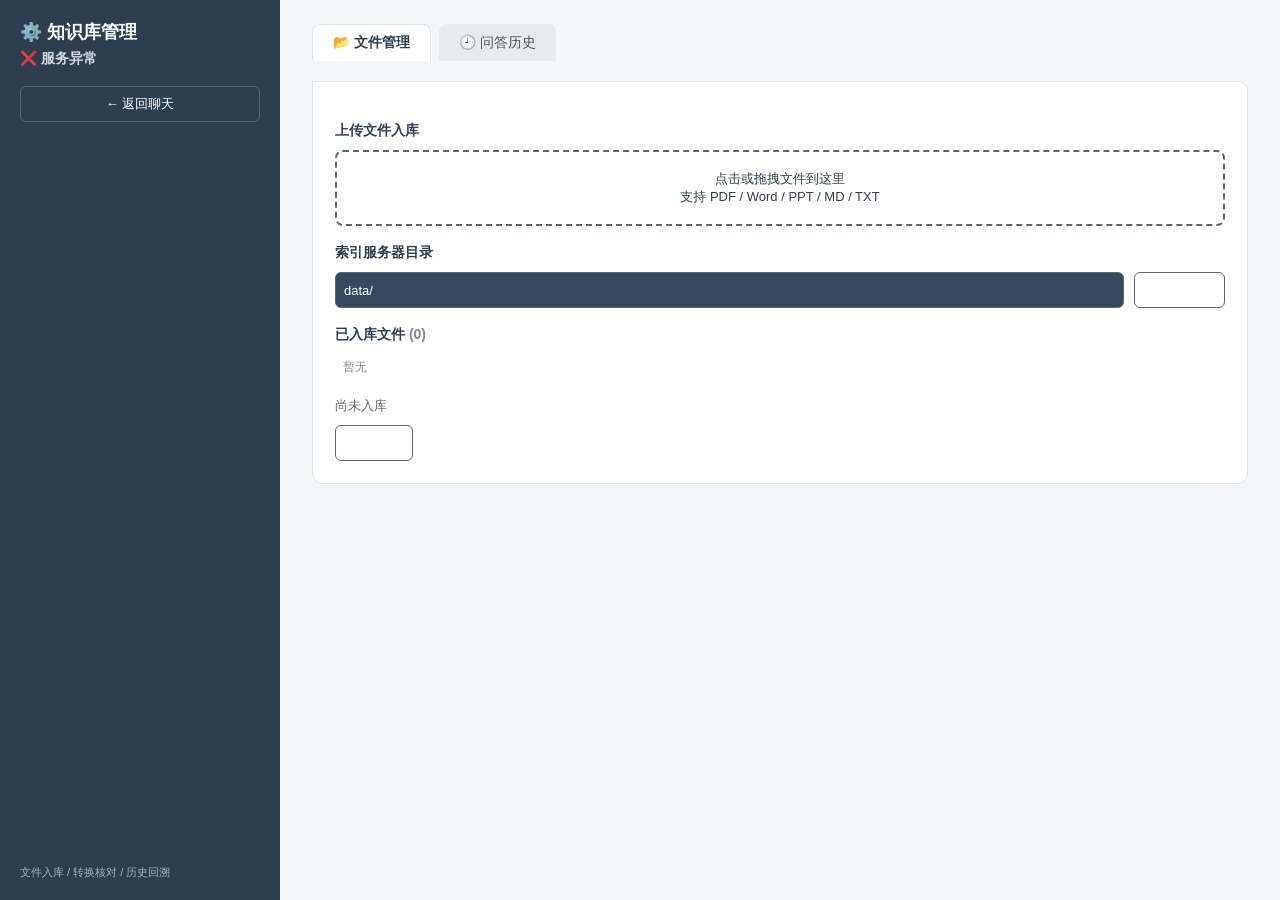
==== static/manage.html @ b35d2c77 "更新spec" ====
<!DOCTYPE html>
<html lang="zh-CN">
<head>
<meta charset="UTF-8">
<title>知识库管理</title>
<link rel="stylesheet" href="/static/style.css">
</head>
<body>
<aside id="sidebar">
  <div>
    <h1>⚙️ 知识库管理</h1>
    <h2 id="status">未连接</h2>
  </div>
  <a class="btn ghost" href="/" style="text-align:center;text-decoration:none">← 返回聊天</a>
  <div style="margin-top:auto;font-size:11px;opacity:.6">
    文件入库 / 转换核对 / 历史回溯
  </div>
</aside>

<section id="main">
  <div id="content">
    <div class="tabs">
      <button class="tab active" data-tab="files">📂 文件管理</button>
      <button class="tab" data-tab="history">🕘 问答历史</button>
    </div>

    <!-- ============ Tab 1: 文件管理 ============ -->
    <div class="panel active" id="panel-files">
      <div class="notice" id="mineruNotice" style="display:none">
        MinerU 未启用(MINERU_ENABLED=false):PDF/DOCX/PPTX 走 UnstructuredReader 兜底,
        无转换产物可核对。如需人工检查转换质量,请在 .env 开启后重新上传。
      </div>

      <h3>上传文件入库</h3>
      <div class="drop" id="drop">点击或拖拽文件到这里<br>支持 PDF / Word / PPT / MD / TXT</div>
      <input type="file" id="file" multiple hidden accept=".pdf,.docx,.pptx,.md,.markdown,.txt">

      <h3>索引服务器目录</h3>
      <div style="display:flex;gap:10px">
        <input type="text" id="dirpath" placeholder="例如 data/ 或 /abs/path" value="data/" style="flex:1;color:#fff">
        <button class="btn ghost" id="btnDir">扫描并入库</button>
      </div>

      <h3>已入库文件 <span id="fileCount" style="opacity:.6">(0)</span></h3>
      <ul class="file-list" id="fileList"><li style="opacity:.6;background:transparent">暂无</li></ul>
      <div class="stat" id="stats">尚未入库</div>
      <button class="btn ghost" id="btnRefresh" style="margin-top:10px">刷新列表</button>
    </div>

    <!-- ============ Tab 2: 问答历史 ============ -->
    <div class="panel" id="panel-history">
      <div class="history-wrap">
        <div class="history-sessions">
          <h3>会话</h3>
          <ul class="session-list" id="histSessions"></ul>
        </div>
        <div class="history-msgs">
          <h3 id="histTitle">对话记录</h3>
          <div id="histMsgs"><div class="empty-hint">选择左侧会话查看对话记录</div></div>
        </div>
      </div>
    </div>
  </div>
</section>

<!-- 转换产物弹层 -->
<div class="md-overlay" id="mdOverlay">
  <div class="md-box">
    <header>
      <span id="mdTitle">转换产物</span>
      <button class="close" id="mdClose">✕</button>
    </header>
    <pre id="mdContent" style="display:none"></pre>
      <div id="mdRender" class="md-render" style="display:none"></div>
  </div>
</div>

<div class="toast" id="toast"></div>

<script src="/static/app.js"></script>
<script>
const $ = id => document.getElementById(id);

// ---------- Tab 切换 ----------
document.querySelectorAll(".tab").forEach(t => t.onclick = () => {
  document.querySelectorAll(".tab").forEach(x => x.classList.toggle("active", x === t));
  document.querySelectorAll(".panel").forEach(p =>
    p.classList.toggle("active", p.id === "panel-" + t.dataset.tab));
  if (t.dataset.tab === "history") refreshHistSessions();
});

// ---------- 上传入库(自首页搬移) ----------
const drop = $("drop"), fileInput = $("file");
drop.onclick = () => fileInput.click();
drop.ondragover = e => { e.preventDefault(); drop.classList.add("drag"); };
drop.ondragleave = () => drop.classList.remove("drag");
drop.ondrop = e => {
  e.preventDefault(); drop.classList.remove("drag");
  const files = e.dataTransfer ? e.dataTransfer.files : e.target.files;
  if (files && files.length) uploadFiles(files);
};
fileInput.onchange = e => { if (e.target.files.length) uploadFiles(e.target.files); };

async function uploadFiles(files) {
  const fd = new FormData();
  for (const f of files) fd.append("files", f);
  showToast("上传并入库中...");
  try {
    const r = await fetch("/upload/files", { method: "POST", body: fd });
    const data = await r.json();
    if (!r.ok) throw new Error(data.detail || "上传失败");
    const skip = (data.skipped_files || []).length;
    showToast(skip > 0
      ? `新入库 ${data.chunks_ingested} 个片段,跳过 ${skip} 个重复文件`
      : `入库 ${data.chunks_ingested} 个片段,共 ${data.total_entities} 条`);
    refreshFiles();
  } catch (e) { showToast(e.message, true); }
}

$("btnDir").onclick = async () => {
  const path = $("dirpath").value.trim();
  if (!path) return showToast("请填路径", true);
  showToast("扫描目录并入库...");
  try {
    const r = await fetch("/upload/dir", {
      method: "POST", headers: { "Content-Type": "application/json" },
      body: JSON.stringify({ path }),
    });
    const data = await r.json();
    if (!r.ok) throw new Error(data.detail || "失败");
    const skip = (data.skipped_files || []).length;
    showToast(skip > 0
      ? `新入库 ${data.chunks_ingested} 个片段,跳过 ${skip} 个已存在文件`
      : `从 ${data.ingested_from} 入库 ${data.chunks_ingested} 个片段`);
    refreshFiles();
  } catch (e) { showToast(e.message, true); }
};

// ---------- 已入库文件列表(name/chunks/has_converted) ----------
async function refreshFiles() {
  try {
    const r = await fetch("/upload/files");
    const data = await r.json();
    $("mineruNotice").style.display = data.mineru_enabled ? "none" : "block";
    const ul = $("fileList");
    $("fileCount").textContent = `(${data.file_count})`;
    $("stats").textContent = `共 ${data.total_chunks} 条向量 / ${data.file_count} 文件`;
    if (!data.files.length) {
      ul.innerHTML = '<li style="opacity:.6;background:transparent">暂无</li>';
      return;
    }
    ul.innerHTML = "";
    for (const f of data.files) {
      const li = document.createElement("li");
      li.innerHTML =
        `<span class="name" title="${escapeHtml(f.name)}">📄 ${escapeHtml(f.name)}</span>` +
        `<span class="chunks">${f.chunks}</span>` +
        (f.has_converted ? `<span class="view-md" data-name="${escapeHtml(f.name)}">查看转换MD</span>` : "");
      ul.appendChild(li);
    }
  } catch (e) { /* ignore */ }
}

// ---------- 转换产物弹层 ----------
// 把 md 文本里 `![alt](images/X)` 替换成 <img src="/converted/<name>/images/X">,
// 其余文本保留(不做完整 markdown 渲染,够看 + 看图就够)。
function renderMdWithImages(md, name) {
  // 先 escape(防止后端 md 里含 < > 破坏 HTML),再插入 img 标签
  let html = escapeHtml(md);
  html = html.replace(
    /!\[([^\]]*)\]\(images\/([^)]+)\)/g,
    (_, alt, file) => `<img class="md-img" src="/converted/${encodeURIComponent(name)}/images/${file}" alt="${alt}">`
  );
  return html;
}

$("fileList").onclick = async e => {
  const el = e.target.closest(".view-md");
  if (!el) return;
  try {
    const r = await fetch(`/upload/converted/${encodeURIComponent(el.dataset.name)}`);
    const d = await r.json();
    if (!r.ok) throw new Error(d.detail || "读取失败");
    // stem = 原文件名去后缀,即产物文件夹名 / 图片 URL 前缀
    const baseName = el.dataset.name.replace(/\.[^.]+$/, "");
    $("mdTitle").textContent = `转换产物:${d.name}`;
    $("mdRender").innerHTML = renderMdWithImages(d.content, baseName);
    $("mdRender").style.display = "block";
    $("mdContent").style.display = "none";
    $("mdOverlay").classList.add("show");
  } catch (err) { showToast(err.message, true); }
};
$("mdClose").onclick = () => $("mdOverlay").classList.remove("show");
$("mdOverlay").onclick = e => { if (e.target === e.currentTarget) $("mdOverlay").classList.remove("show"); };

// ---------- 问答历史 tab ----------
let histCurrentId = null;

async function refreshHistSessions(selectId = null) {
  try {
    const sessions = await SessionsAPI.list();
    const ul = $("histSessions");
    if (!sessions.length) {
      ul.innerHTML = '<li class="empty">暂无会话,去首页提问后这里会出现记录</li>';
      return;
    }
    ul.innerHTML = "";
    for (const s of sessions) {
      const li = document.createElement("li");
      if (s.id === (selectId || histCurrentId)) li.classList.add("active");
      li.innerHTML = `<span class="title" title="${escapeHtml(s.title)}">${escapeHtml(s.title)}</span>` +
                     `<span class="del">✕</span>`;
      li.onclick = async e => {
        if (e.target.classList.contains("del")) {
          if (!confirm("删除该会话及其全部对话记录?")) return;
          await SessionsAPI.remove(s.id).catch(err => showToast(err.message, true));
          if (s.id === histCurrentId) { histCurrentId = null; $("histMsgs").innerHTML = '<div class="empty-hint">选择左侧会话查看对话记录</div>'; }
          refreshHistSessions();
          return;
        }
        histCurrentId = s.id;
        await renderHistMessages(s.id);
        refreshHistSessions(s.id);
      };
      ul.appendChild(li);
    }
    if (!selectId && !histCurrentId && sessions.length) {
      histCurrentId = sessions[0].id;
      await renderHistMessages(sessions[0].id);
      refreshHistSessions(sessions[0].id);
    }
  } catch (e) { showToast(e.message, true); }
}

async function renderHistMessages(sessionId) {
  try {
    const msgs = await SessionsAPI.messages(sessionId);
    const box = $("histMsgs");
    $("histTitle").textContent = `对话记录(${msgs.length} 条)`;
    if (!msgs.length) {
      box.innerHTML = '<div class="empty-hint">该会话暂无对话记录</div>';
      return;
    }
    // 按问答对分组:user 提问 + 对应 assistant 回答合成一条,来源/meta 折叠可展开
    let html = "";
    for (let i = 0; i < msgs.length; i++) {
      const m = msgs[i];
      if (m.role === "user") {
        html += `<div class="hist-item"><div class="q">❓ ${escapeHtml(m.content)}</div>`;
        const a = msgs[i + 1] && msgs[i + 1].role === "assistant" ? msgs[i + 1] : null;
        if (a) {
          html += `<div class="a">${renderChatImages(escapeHtml(a.content))}</div>`;
          if (a.sources && a.sources.length) {
            let src = "<b>📎 参考来源</b>";
            for (const s of a.sources) {
              src += `<div class="src">[#${s.index}] <b>${escapeHtml(s.source)}</b> ` +
                     `<span style="float:right;color:#888">score=${s.score}</span><br>` +
                     `<span style="color:#555">${escapeHtml(String(s.content).slice(0, 200))}…</span></div>`;
            }
            html += `<details><summary>展开来源与详情</summary><div class="sources">${src}</div>${metaHtml(a.meta)}</details>`;
          }
          i++;
        }
        html += `</div>`;
      }
    }
    box.innerHTML = html;
  } catch (e) { showToast(e.message, true); }
}

// ---------- 启动 ----------
fetch("/docs").then(r => $("status").textContent = r.ok ? "✅ 服务正常" : "❌ 服务异常");
refreshFiles();
</script>
</body>
</html>
---- static/style.css ----
/* 共享样式 —— index.html(聊天)与 manage.html(管理页)两页共用 */
* { box-sizing: border-box; margin: 0; padding: 0; }
body { font-family: -apple-system, "PingFang SC", "Microsoft YaHei", sans-serif;
       background: #f5f6f8; color: #2c3e50; height: 100vh; display: flex; }

/* ---------- 侧边栏 ---------- */
#sidebar { width: 280px; background: #2c3e50; color: #fff; padding: 20px;
           display: flex; flex-direction: column; gap: 18px; overflow-y: auto; }
#sidebar h1 { font-size: 18px; }
#sidebar h2 { font-size: 14px; opacity: .8; margin-top: 6px; }

/* ---------- 通用控件 ---------- */
.btn { background: #3498db; color: #fff; border: 0; padding: 8px 12px;
       border-radius: 6px; cursor: pointer; font-size: 13px; }
.btn:hover { background: #2980b9; }
.btn.ghost { background: transparent; border: 1px solid #576574; }
.btn.danger { background: transparent; border: 1px solid #576574; color: #e74c3c; }
.btn.danger:hover { border-color: #e74c3c; }
input[type=text] { background: #34495e; color: #fff; border: 1px solid #576574;
                   padding: 8px; border-radius: 6px; font-size: 13px; }

/* ---------- 上传区(管理页) ---------- */
.drop { border: 2px dashed #576574; border-radius: 8px; padding: 18px;
        text-align: center; cursor: pointer; transition: .2s; font-size: 13px; }
.drop:hover, .drop.drag { background: #34495e; border-color: #fff; }

/* ---------- 文件列表(管理页) ---------- */
.file-list { list-style: none; font-size: 12px; max-height: 320px; overflow-y: auto; }
.file-list li { display: flex; justify-content: space-between; align-items: center; padding: 5px 8px;
                background: #34495e; border-radius: 4px; margin-bottom: 4px;
                word-break: break-all; }
.file-list .name { flex: 1; overflow: hidden; text-overflow: ellipsis;
                   white-space: nowrap; }
.file-list .chunks { color: #95a5a6; font-size: 11px; margin-left: 6px; flex-shrink: 0; }
.file-list .view-md { color: #3498db; cursor: pointer; flex-shrink: 0; margin-left: 8px;
                      font-size: 11px; text-decoration: underline; }
.file-list .view-md:hover { color: #5dade2; }

/* ---------- 会话列表(首页) ---------- */
.session-list { list-style: none; font-size: 12px; max-height: 320px; overflow-y: auto; }
.session-list li { display: flex; justify-content: space-between; align-items: center;
                   padding: 7px 9px; background: #34495e; border-radius: 4px;
                   margin-bottom: 4px; cursor: pointer; transition: .15s; }
.session-list li:hover { background: #3d5567; }
.session-list li.active { background: #3498db; }
.session-list .title { flex: 1; overflow: hidden; text-overflow: ellipsis; white-space: nowrap; }
.session-list .del { color: #95a5a6; cursor: pointer; flex-shrink: 0; padding: 0 3px; }
.session-list .del:hover { color: #e74c3c; }
.session-list .empty { opacity: .6; background: transparent; cursor: default; }

/* ---------- 聊天区 ---------- */
#main { flex: 1; display: flex; flex-direction: column; }
#chat { flex: 1; padding: 20px; overflow-y: auto; }
.msg { max-width: 80%; padding: 12px 14px; border-radius: 10px; margin-bottom: 14px;
       line-height: 1.6; white-space: pre-wrap; word-break: break-word; }
.msg .chat-img, .hist-item .chat-img { max-width: 100%; height: auto; display: block;
       margin: 8px 0; border-radius: 8px; }
.user { background: #3498db; color: #fff; margin-left: auto; }
.bot  { background: #fff; border: 1px solid #e1e4e8; }
.sources { margin-top: 10px; padding-top: 10px; border-top: 1px dashed #ccd; font-size: 12px; }
.src { background: #f8f9fa; border-left: 3px solid #3498db; padding: 6px 10px;
       margin: 6px 0; border-radius: 4px; }
.meta { color: #888; font-size: 11px; margin-top: 6px; }

/* ---------- 输入栏(首页) ---------- */
#input-bar { padding: 14px 20px; background: #fff; border-top: 1px solid #e1e4e8;
             display: flex; gap: 10px; }
#q { flex: 1; padding: 10px; border: 1px solid #ccd; border-radius: 8px;
     font-size: 14px; outline: none; }
#send { background: #2ecc71; color: #fff; border: 0; padding: 10px 22px;
        border-radius: 8px; cursor: pointer; font-size: 14px; }
#send:disabled { background: #95a5a6; cursor: not-allowed; }

/* ---------- 管理页 ---------- */
#content { flex: 1; padding: 24px 32px; overflow-y: auto; }
.tabs { display: flex; gap: 8px; margin-bottom: 20px; }
.tab { padding: 9px 20px; background: #e8eaed; border: 0; border-radius: 8px 8px 0 0;
       cursor: pointer; font-size: 14px; color: #555; }
.tab.active { background: #fff; color: #2c3e50; font-weight: 600;
              border: 1px solid #e1e4e8; border-bottom: 0; }
.panel { display: none; background: #fff; border: 1px solid #e1e4e8;
         border-radius: 0 10px 10px 10px; padding: 22px; }
.panel.active { display: block; }
.panel h3 { font-size: 14px; margin: 18px 0 10px; }
.panel h3:first-child { margin-top: 0; }
.notice { background: #fef5e7; border: 1px solid #f5cba7; color: #935116;
          border-radius: 6px; padding: 9px 13px; font-size: 12px; margin-bottom: 14px; }
.stat { font-size: 13px; color: #666; margin-top: 12px; }

/* ---------- 问答历史(管理页) ---------- */
.history-wrap { display: flex; gap: 18px; }
.history-sessions { width: 220px; flex-shrink: 0; }
.history-msgs { flex: 1; min-width: 0; }
.hist-item { border: 1px solid #e1e4e8; border-radius: 8px; padding: 12px 14px;
             margin-bottom: 10px; background: #fafbfc; }
.hist-item .q { font-weight: 600; margin-bottom: 6px; }
.hist-item .a { line-height: 1.6; white-space: pre-wrap; word-break: break-word; }
.hist-item details { margin-top: 8px; font-size: 12px; }
.hist-item summary { cursor: pointer; color: #3498db; }
.empty-hint { color: #999; font-size: 13px; text-align: center; padding: 30px 0; }

/* ---------- 转换产物弹层 ---------- */
.md-overlay { display: none; position: fixed; inset: 0; background: rgba(0,0,0,.45);
              z-index: 100; align-items: center; justify-content: center; }
.md-overlay.show { display: flex; }
.md-box { background: #fff; width: 78vw; height: 82vh; border-radius: 10px;
          display: flex; flex-direction: column; overflow: hidden; }
.md-box header { display: flex; justify-content: space-between; align-items: center;
                 padding: 12px 18px; border-bottom: 1px solid #e1e4e8; font-size: 14px; }
.md-box header .close { cursor: pointer; border: 0; background: none; font-size: 18px; color: #666; }
.md-box pre { flex: 1; overflow: auto; padding: 18px; font-size: 12.5px;
              line-height: 1.7; white-space: pre-wrap; word-break: break-word;
              background: #f8f9fa; }
.md-box .md-render { flex: 1; overflow: auto; padding: 18px; font-size: 13px;
              line-height: 1.7; background: #f8f9fa; white-space: pre-wrap;
              word-break: break-word; }
.md-box .md-render img { max-width: 100%; height: auto; display: block;
              margin: 12px auto; border-radius: 6px; box-shadow: 0 1px 4px rgba(0,0,0,.1); }

/* ---------- toast ---------- */
.toast { position: fixed; right: 20px; top: 20px; padding: 10px 14px;
         background: #2c3e50; color: #fff; border-radius: 6px; font-size: 13px;
         opacity: 0; transition: opacity .3s; pointer-events: none; z-index: 99; }
.toast.show { opacity: 1; }
.toast.err { background: #c0392b; }
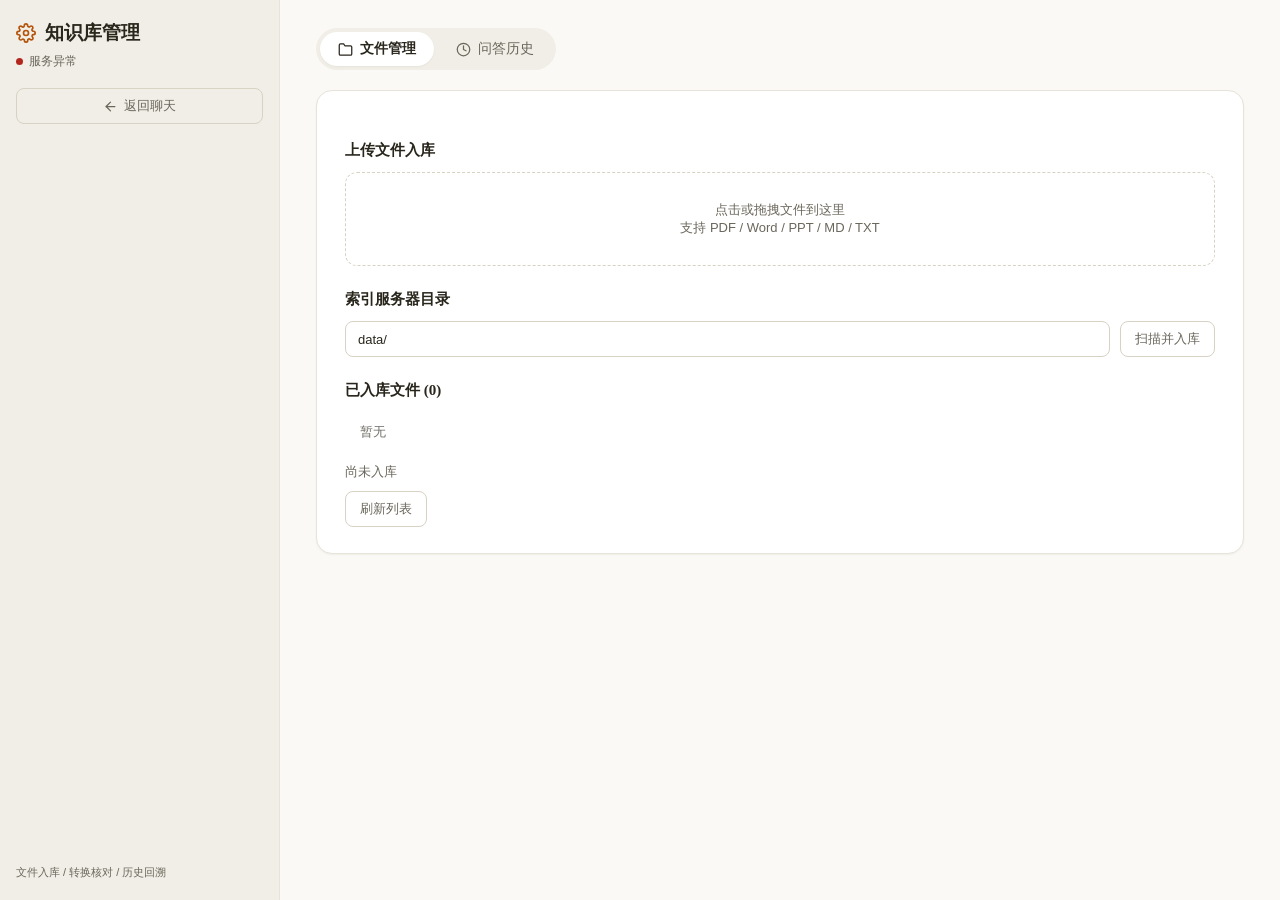
==== commit 0e13b50f: "改样式" ====
--- a/static/manage.html
+++ b/static/manage.html
@@ -7,21 +7,19 @@
 </head>
 <body>
 <aside id="sidebar">
-  <div>
-    <h1>⚙️ 知识库管理</h1>
-    <h2 id="status">未连接</h2>
+  <div class="brand">
+    <h1><svg class="ic" viewBox="0 0 24 24" fill="none" stroke="currentColor" stroke-width="2" stroke-linecap="round" stroke-linejoin="round"><circle cx="12" cy="12" r="3"/><path d="M19.4 15a1.65 1.65 0 0 0 .33 1.82l.06.06a2 2 0 1 1-2.83 2.83l-.06-.06a1.65 1.65 0 0 0-1.82-.33 1.65 1.65 0 0 0-1 1.51V21a2 2 0 1 1-4 0v-.09a1.65 1.65 0 0 0-1-1.51 1.65 1.65 0 0 0-1.82.33l-.06.06a2 2 0 1 1-2.83-2.83l.06-.06a1.65 1.65 0 0 0 .33-1.82 1.65 1.65 0 0 0-1.51-1H3a2 2 0 1 1 0-4h.09a1.65 1.65 0 0 0 1.51-1 1.65 1.65 0 0 0-.33-1.82l-.06-.06a2 2 0 1 1 2.83-2.83l.06.06a1.65 1.65 0 0 0 1.82.33h.01a1.65 1.65 0 0 0 1-1.51V3a2 2 0 1 1 4 0v.09a1.65 1.65 0 0 0 1 1.51h.01a1.65 1.65 0 0 0 1.82-.33l.06-.06a2 2 0 1 1 2.83 2.83l-.06.06a1.65 1.65 0 0 0-.33 1.82v.01a1.65 1.65 0 0 0 1.51 1H21a2 2 0 1 1 0 4h-.09a1.65 1.65 0 0 0-1.51 1z"/></svg>知识库管理</h1>
+    <div id="status">未连接</div>
   </div>
-  <a class="btn ghost" href="/" style="text-align:center;text-decoration:none">← 返回聊天</a>
-  <div style="margin-top:auto;font-size:11px;opacity:.6">
-    文件入库 / 转换核对 / 历史回溯
-  </div>
+  <a class="btn ghost btn-block" href="/"><svg class="ic" viewBox="0 0 24 24" fill="none" stroke="currentColor" stroke-width="2" stroke-linecap="round" stroke-linejoin="round"><path d="M19 12H5"/><path d="M12 19l-7-7 7-7"/></svg>返回聊天</a>
+  <div class="side-note">文件入库 / 转换核对 / 历史回溯</div>
 </aside>
 
 <section id="main">
   <div id="content">
     <div class="tabs">
-      <button class="tab active" data-tab="files">📂 文件管理</button>
-      <button class="tab" data-tab="history">🕘 问答历史</button>
+      <button class="tab active" data-tab="files"><svg class="ic" viewBox="0 0 24 24" fill="none" stroke="currentColor" stroke-width="2" stroke-linecap="round" stroke-linejoin="round"><path d="M22 19a2 2 0 0 1-2 2H4a2 2 0 0 1-2-2V5a2 2 0 0 1 2-2h5l2 3h9a2 2 0 0 1 2 2z"/></svg>文件管理</button>
+      <button class="tab" data-tab="history"><svg class="ic" viewBox="0 0 24 24" fill="none" stroke="currentColor" stroke-width="2" stroke-linecap="round" stroke-linejoin="round"><circle cx="12" cy="12" r="10"/><polyline points="12 6 12 12 16 14"/></svg>问答历史</button>
     </div>
 
     <!-- ============ Tab 1: 文件管理 ============ -->
@@ -36,13 +34,13 @@
       <input type="file" id="file" multiple hidden accept=".pdf,.docx,.pptx,.md,.markdown,.txt">
 
       <h3>索引服务器目录</h3>
-      <div style="display:flex;gap:10px">
-        <input type="text" id="dirpath" placeholder="例如 data/ 或 /abs/path" value="data/" style="flex:1;color:#fff">
+      <div class="dir-row">
+        <input type="text" id="dirpath" placeholder="例如 data/ 或 /abs/path" value="data/">
         <button class="btn ghost" id="btnDir">扫描并入库</button>
       </div>
 
-      <h3>已入库文件 <span id="fileCount" style="opacity:.6">(0)</span></h3>
-      <ul class="file-list" id="fileList"><li style="opacity:.6;background:transparent">暂无</li></ul>
+      <h3>已入库文件 <span id="fileCount">(0)</span></h3>
+      <ul class="file-list" id="fileList"><li class="empty">暂无</li></ul>
       <div class="stat" id="stats">尚未入库</div>
       <button class="btn ghost" id="btnRefresh" style="margin-top:10px">刷新列表</button>
     </div>
@@ -68,7 +66,7 @@
   <div class="md-box">
     <header>
       <span id="mdTitle">转换产物</span>
-      <button class="close" id="mdClose">✕</button>
+      <button class="close" id="mdClose" title="关闭" aria-label="关闭"><svg class="ic" viewBox="0 0 24 24" fill="none" stroke="currentColor" stroke-width="2" stroke-linecap="round"><path d="M18 6L6 18"/><path d="M6 6l12 12"/></svg></button>
     </header>
     <pre id="mdContent" style="display:none"></pre>
       <div id="mdRender" class="md-render" style="display:none"></div>
@@ -146,14 +144,14 @@
     $("fileCount").textContent = `(${data.file_count})`;
     $("stats").textContent = `共 ${data.total_chunks} 条向量 / ${data.file_count} 文件`;
     if (!data.files.length) {
-      ul.innerHTML = '<li style="opacity:.6;background:transparent">暂无</li>';
+      ul.innerHTML = '<li class="empty">暂无</li>';
       return;
     }
     ul.innerHTML = "";
     for (const f of data.files) {
       const li = document.createElement("li");
       li.innerHTML =
-        `<span class="name" title="${escapeHtml(f.name)}">📄 ${escapeHtml(f.name)}</span>` +
+        `<span class="name" title="${escapeHtml(f.name)}">${SVG.file}<span class="n-text">${escapeHtml(f.name)}</span></span>` +
         `<span class="chunks">${f.chunks}</span>` +
         (f.has_converted ? `<span class="view-md" data-name="${escapeHtml(f.name)}">查看转换MD</span>` : "");
       ul.appendChild(li);
@@ -246,16 +244,16 @@
     for (let i = 0; i < msgs.length; i++) {
       const m = msgs[i];
       if (m.role === "user") {
-        html += `<div class="hist-item"><div class="q">❓ ${escapeHtml(m.content)}</div>`;
+        html += `<div class="hist-item"><div class="q">${SVG.help}<span>${escapeHtml(m.content)}</span></div>`;
         const a = msgs[i + 1] && msgs[i + 1].role === "assistant" ? msgs[i + 1] : null;
         if (a) {
           html += `<div class="a">${renderChatImages(escapeHtml(a.content))}</div>`;
           if (a.sources && a.sources.length) {
-            let src = "<b>📎 参考来源</b>";
+            let src = `<b class="src-title">${SVG.clip}参考来源</b>`;
             for (const s of a.sources) {
               src += `<div class="src">[#${s.index}] <b>${escapeHtml(s.source)}</b> ` +
-                     `<span style="float:right;color:#888">score=${s.score}</span><br>` +
-                     `<span style="color:#555">${escapeHtml(String(s.content).slice(0, 200))}…</span></div>`;
+                     `<span class="src-score">score=${s.score}</span><br>` +
+                     `<span class="src-snippet">${escapeHtml(String(s.content).slice(0, 200))}…</span></div>`;
             }
             html += `<details><summary>展开来源与详情</summary><div class="sources">${src}</div>${metaHtml(a.meta)}</details>`;
           }
@@ -269,7 +267,12 @@
 }
 
 // ---------- 启动 ----------
-fetch("/docs").then(r => $("status").textContent = r.ok ? "✅ 服务正常" : "❌ 服务异常");
+fetch("/docs").then(r => {
+  const st = $("status");
+  st.textContent = r.ok ? "服务正常" : "服务异常";
+  st.classList.toggle("ok", r.ok);
+  st.classList.toggle("err", !r.ok);
+});
 refreshFiles();
 </script>
 </body>
--- a/static/style.css
+++ b/static/style.css
@@ -1,125 +1,260 @@
-/* 共享样式 —— index.html(聊天)与 manage.html(管理页)两页共用 */
+/* 共享样式 —— index.html(聊天)与 manage.html(管理页)两页共用
+   暖色极简体系:令牌先行,组件按「共享 / 聊天页 / 管理页」分段,禁止跨上下文复用深色规则 */
+
+/* ========== 1. 设计令牌 ========== */
+:root {
+  /* 配色 */
+  --bg: #FAF9F5;             /* 页面米白底 */
+  --bg-sidebar: #F0EEE6;     /* 侧边栏浅暖灰 */
+  --surface: #FFFFFF;        /* 卡片面 */
+  --surface-hover: #F5F3EE;  /* 卡片悬停 */
+  --text: #29261C;           /* 正文近黑暖 */
+  --text-secondary: #6B675C; /* 次要文字(白/米白底上 ≥4.5:1) */
+  --accent: #B45309;         /* 暖棕主色 */
+  --accent-hover: #92400E;
+  --accent-soft: #F6E8D8;    /* 主色淡底 */
+  --border: #E7E3D9;         /* 常规描边 */
+  --border-strong: #D8D2C4;  /* 输入框/ghost 按钮描边 */
+  --danger: #B3261E;
+  --notice-bg: #FFF7E8;      /* MinerU 提示暖底 */
+  --notice-border: #F0D9A8;
+  --notice-text: #7A4E10;
+  /* 圆角 */
+  --radius-sm: 8px;
+  --radius-md: 12px;
+  --radius-lg: 16px;
+  --radius-full: 999px;
+  /* 阴影 */
+  --shadow-sm: 0 1px 2px rgba(41, 38, 28, .05);
+  --shadow-md: 0 4px 16px rgba(41, 38, 28, .10);
+  /* 字体 */
+  --font-serif: Georgia, "Times New Roman", "Songti SC", "Noto Serif SC", "SimSun", serif;
+  --font-sans: -apple-system, BlinkMacSystemFont, "PingFang SC", "Microsoft YaHei", "Segoe UI", sans-serif;
+}
+
+/* ========== 2. 基础 ========== */
 * { box-sizing: border-box; margin: 0; padding: 0; }
-body { font-family: -apple-system, "PingFang SC", "Microsoft YaHei", sans-serif;
-       background: #f5f6f8; color: #2c3e50; height: 100vh; display: flex; }
-
-/* ---------- 侧边栏 ---------- */
-#sidebar { width: 280px; background: #2c3e50; color: #fff; padding: 20px;
+body { font-family: var(--font-sans); font-size: 14px; background: var(--bg);
+       color: var(--text); height: 100vh; display: flex; }
+
+::-webkit-scrollbar { width: 8px; height: 8px; }
+::-webkit-scrollbar-thumb { background: var(--border-strong); border-radius: 4px; }
+::-webkit-scrollbar-thumb:hover { background: #C6BFAE; }
+::-webkit-scrollbar-track { background: transparent; }
+
+/* ========== 3. 通用控件 ========== */
+.btn { background: var(--accent); color: #fff; border: 0; padding: 8px 14px;
+       border-radius: var(--radius-sm); cursor: pointer; font-size: 13px;
+       transition: background .15s; }
+.btn:hover { background: var(--accent-hover); }
+.btn.ghost { background: transparent; border: 1px solid var(--border-strong);
+             color: var(--text-secondary); }
+.btn.ghost:hover { background: var(--surface-hover); border-color: #C6BFAE; color: var(--text); }
+.btn.danger { background: transparent; border: 1px solid var(--border-strong); color: var(--danger); }
+.btn.danger:hover { border-color: var(--danger); background: #FBEFEE; }
+.btn-block { width: 100%; text-align: center; text-decoration: none;
+             display: flex; align-items: center; justify-content: center; gap: 6px; }
+
+input[type=text] { background: var(--surface); color: var(--text);
+                   border: 1px solid var(--border-strong); padding: 9px 12px;
+                   border-radius: var(--radius-sm); font-size: 13px; outline: none;
+                   transition: border-color .15s, box-shadow .15s; }
+input[type=text]:focus { border-color: var(--accent);
+                         box-shadow: 0 0 0 3px rgba(180, 83, 9, .12); }
+input[type=text]::placeholder { color: #7A7565; }
+
+/* 内联 SVG 图标:跟随文字色 */
+.ic { width: 15px; height: 15px; flex-shrink: 0; vertical-align: -2px; }
+
+/* ========== 4. 侧边栏(两页共用) ========== */
+#sidebar { width: 280px; flex-shrink: 0; background: var(--bg-sidebar);
+           border-right: 1px solid var(--border); padding: 20px 16px;
            display: flex; flex-direction: column; gap: 18px; overflow-y: auto; }
-#sidebar h1 { font-size: 18px; }
-#sidebar h2 { font-size: 14px; opacity: .8; margin-top: 6px; }
-
-/* ---------- 通用控件 ---------- */
-.btn { background: #3498db; color: #fff; border: 0; padding: 8px 12px;
-       border-radius: 6px; cursor: pointer; font-size: 13px; }
-.btn:hover { background: #2980b9; }
-.btn.ghost { background: transparent; border: 1px solid #576574; }
-.btn.danger { background: transparent; border: 1px solid #576574; color: #e74c3c; }
-.btn.danger:hover { border-color: #e74c3c; }
-input[type=text] { background: #34495e; color: #fff; border: 1px solid #576574;
-                   padding: 8px; border-radius: 6px; font-size: 13px; }
-
-/* ---------- 上传区(管理页) ---------- */
-.drop { border: 2px dashed #576574; border-radius: 8px; padding: 18px;
-        text-align: center; cursor: pointer; transition: .2s; font-size: 13px; }
-.drop:hover, .drop.drag { background: #34495e; border-color: #fff; }
-
-/* ---------- 文件列表(管理页) ---------- */
-.file-list { list-style: none; font-size: 12px; max-height: 320px; overflow-y: auto; }
-.file-list li { display: flex; justify-content: space-between; align-items: center; padding: 5px 8px;
-                background: #34495e; border-radius: 4px; margin-bottom: 4px;
-                word-break: break-all; }
-.file-list .name { flex: 1; overflow: hidden; text-overflow: ellipsis;
-                   white-space: nowrap; }
-.file-list .chunks { color: #95a5a6; font-size: 11px; margin-left: 6px; flex-shrink: 0; }
-.file-list .view-md { color: #3498db; cursor: pointer; flex-shrink: 0; margin-left: 8px;
-                      font-size: 11px; text-decoration: underline; }
-.file-list .view-md:hover { color: #5dade2; }
-
-/* ---------- 会话列表(首页) ---------- */
-.session-list { list-style: none; font-size: 12px; max-height: 320px; overflow-y: auto; }
+#sidebar .brand h1 { font-family: var(--font-serif); font-size: 19px; font-weight: 700;
+                     display: flex; align-items: center; gap: 9px; }
+#sidebar .brand h1 .ic { width: 20px; height: 20px; color: var(--accent); }
+#status { font-size: 12px; color: var(--text-secondary); margin-top: 7px;
+          display: flex; align-items: center; gap: 6px; }
+#status::before { content: ""; width: 7px; height: 7px; border-radius: 50%;
+                  background: var(--border-strong); flex-shrink: 0; }
+#status.ok::before { background: #4C7A34; }
+#status.err::before { background: var(--danger); }
+
+.side-section { display: flex; flex-direction: column; min-height: 0; }
+.side-title { font-size: 11.5px; font-weight: 600; color: var(--text-secondary);
+              letter-spacing: .08em; margin-bottom: 8px; }
+.side-section .btn-block { margin-bottom: 10px; }
+.side-note { margin-top: auto; font-size: 11px; color: var(--text-secondary); }
+#btnClear { margin-top: auto; }
+
+/* ========== 5. 会话列表(首页侧边栏 + 管理页历史面板共用) ========== */
+.session-list { list-style: none; font-size: 13px; max-height: 320px; overflow-y: auto; }
 .session-list li { display: flex; justify-content: space-between; align-items: center;
-                   padding: 7px 9px; background: #34495e; border-radius: 4px;
-                   margin-bottom: 4px; cursor: pointer; transition: .15s; }
-.session-list li:hover { background: #3d5567; }
-.session-list li.active { background: #3498db; }
+                   padding: 8px 10px; border-radius: var(--radius-sm);
+                   margin-bottom: 2px; cursor: pointer; color: var(--text-secondary);
+                   transition: background .12s, color .12s; }
+.session-list li:hover { background: rgba(41, 38, 28, .06); color: var(--text); }
+.session-list li.active { background: var(--accent-soft); color: var(--text); }
 .session-list .title { flex: 1; overflow: hidden; text-overflow: ellipsis; white-space: nowrap; }
-.session-list .del { color: #95a5a6; cursor: pointer; flex-shrink: 0; padding: 0 3px; }
-.session-list .del:hover { color: #e74c3c; }
-.session-list .empty { opacity: .6; background: transparent; cursor: default; }
-
-/* ---------- 聊天区 ---------- */
-#main { flex: 1; display: flex; flex-direction: column; }
-#chat { flex: 1; padding: 20px; overflow-y: auto; }
-.msg { max-width: 80%; padding: 12px 14px; border-radius: 10px; margin-bottom: 14px;
-       line-height: 1.6; white-space: pre-wrap; word-break: break-word; }
+.session-list .del { color: var(--text-secondary); cursor: pointer; flex-shrink: 0; padding: 0 3px; }
+.session-list .del:hover { color: var(--danger); }
+.session-list .empty { opacity: .65; background: transparent; cursor: default; }
+
+/* ========== 6. 聊天区(首页) ========== */
+#main { flex: 1; min-width: 0; display: flex; flex-direction: column; }
+#chat { flex: 1; overflow-y: auto; padding: 28px 20px;
+        display: flex; flex-direction: column; align-items: center; }
+#chat > * { width: 100%; max-width: 760px; }
+
+.msg { padding: 14px 18px; margin-bottom: 16px; border-radius: var(--radius-md);
+       line-height: 1.65; white-space: pre-wrap; word-break: break-word; font-size: 14.5px; }
+.msg.user { background: var(--accent); color: #fff; width: auto; max-width: 85%;
+            margin-left: auto; border-radius: var(--radius-lg) var(--radius-lg) 4px var(--radius-lg); }
+.msg.bot { background: var(--surface); border: 1px solid var(--border);
+           box-shadow: var(--shadow-sm); }
+.msg.msg-error { color: var(--danger); }
+.msg .chat-ic { width: 14px; height: 14px; margin-right: 5px; vertical-align: -2px; }
+
 .msg .chat-img, .hist-item .chat-img { max-width: 100%; height: auto; display: block;
-       margin: 8px 0; border-radius: 8px; }
-.user { background: #3498db; color: #fff; margin-left: auto; }
-.bot  { background: #fff; border: 1px solid #e1e4e8; }
-.sources { margin-top: 10px; padding-top: 10px; border-top: 1px dashed #ccd; font-size: 12px; }
-.src { background: #f8f9fa; border-left: 3px solid #3498db; padding: 6px 10px;
-       margin: 6px 0; border-radius: 4px; }
-.meta { color: #888; font-size: 11px; margin-top: 6px; }
-
-/* ---------- 输入栏(首页) ---------- */
-#input-bar { padding: 14px 20px; background: #fff; border-top: 1px solid #e1e4e8;
-             display: flex; gap: 10px; }
-#q { flex: 1; padding: 10px; border: 1px solid #ccd; border-radius: 8px;
-     font-size: 14px; outline: none; }
-#send { background: #2ecc71; color: #fff; border: 0; padding: 10px 22px;
-        border-radius: 8px; cursor: pointer; font-size: 14px; }
-#send:disabled { background: #95a5a6; cursor: not-allowed; }
-
-/* ---------- 管理页 ---------- */
-#content { flex: 1; padding: 24px 32px; overflow-y: auto; }
-.tabs { display: flex; gap: 8px; margin-bottom: 20px; }
-.tab { padding: 9px 20px; background: #e8eaed; border: 0; border-radius: 8px 8px 0 0;
-       cursor: pointer; font-size: 14px; color: #555; }
-.tab.active { background: #fff; color: #2c3e50; font-weight: 600;
-              border: 1px solid #e1e4e8; border-bottom: 0; }
-.panel { display: none; background: #fff; border: 1px solid #e1e4e8;
-         border-radius: 0 10px 10px 10px; padding: 22px; }
+       margin: 10px 0; border-radius: var(--radius-sm); box-shadow: var(--shadow-sm); }
+
+.sources { margin-top: 12px; padding-top: 10px; border-top: 1px solid var(--border);
+           font-size: 12.5px; }
+.src-title { display: inline-flex; align-items: center; gap: 5px; margin-bottom: 2px; }
+.src { background: var(--bg); border-left: 3px solid var(--accent); padding: 8px 12px;
+       margin: 6px 0; border-radius: var(--radius-sm); }
+.src-score { float: right; color: var(--text-secondary); }
+.src-snippet { color: var(--text-secondary); }
+.meta { color: var(--text-secondary); font-size: 11.5px; margin-top: 8px; }
+details summary { cursor: pointer; color: var(--accent); font-size: 12.5px;
+                  margin-top: 8px; user-select: none; }
+details summary:hover { color: var(--accent-hover); }
+
+/* 空状态问候(#chat 的兄弟节点,#main.empty 时顶替 #chat 展示;
+   不放进 #chat 内部 —— switchSession() 会 innerHTML="" 清空它) */
+#empty-hero { display: none; }
+#main.empty #chat { display: none; }
+#main.empty #empty-hero { flex: 1; display: flex; flex-direction: column;
+                          align-items: center; justify-content: center;
+                          padding-bottom: 64px; }
+#empty-hero .ic { width: 34px; height: 34px; color: var(--accent); margin-bottom: 12px; }
+#empty-hero h2 { font-family: var(--font-serif); font-size: 26px; font-weight: 600; }
+#empty-hero p { font-size: 13.5px; color: var(--text-secondary); margin-top: 8px; }
+
+/* ========== 7. 输入栏(首页) ========== */
+#input-bar { padding: 14px 20px 20px; background: var(--bg);
+             border-top: 1px solid var(--border); }
+.input-wrap { max-width: 760px; margin: 0 auto; display: flex; gap: 10px; align-items: center; }
+#q { flex: 1; padding: 12px 18px; border: 1px solid var(--border-strong);
+     border-radius: var(--radius-full); background: var(--surface);
+     box-shadow: var(--shadow-sm); font-size: 14px; outline: none;
+     transition: border-color .15s, box-shadow .15s; }
+#q:focus { border-color: var(--accent); box-shadow: 0 0 0 3px rgba(180, 83, 9, .12); }
+#q::placeholder { color: #7A7565; }
+#send { width: 42px; height: 42px; flex-shrink: 0; border: 0; border-radius: 50%;
+        background: var(--accent); color: #fff; cursor: pointer;
+        display: grid; place-items: center; transition: background .15s, transform .1s; }
+#send:hover { background: var(--accent-hover); }
+#send:active { transform: scale(.94); }
+#send:disabled { background: var(--border-strong); cursor: not-allowed; }
+#send .ic { width: 18px; height: 18px; vertical-align: 0; }
+
+/* ========== 8. 管理页 ========== */
+#content { flex: 1; min-width: 0; padding: 28px 36px; overflow-y: auto; }
+
+/* 胶囊分段 tab */
+.tabs { display: inline-flex; gap: 4px; margin-bottom: 20px;
+        background: var(--bg-sidebar); padding: 4px; border-radius: var(--radius-full); }
+.tab { padding: 8px 18px; background: transparent; border: 0;
+       border-radius: var(--radius-full); cursor: pointer; font-size: 13.5px;
+       color: var(--text-secondary); display: inline-flex; align-items: center; gap: 7px;
+       transition: color .12s; }
+.tab:hover { color: var(--text); }
+.tab.active { background: var(--surface); color: var(--text); font-weight: 600;
+              box-shadow: var(--shadow-sm); }
+
+.panel { display: none; background: var(--surface); border: 1px solid var(--border);
+         border-radius: var(--radius-lg); padding: 26px 28px; box-shadow: var(--shadow-sm); }
 .panel.active { display: block; }
-.panel h3 { font-size: 14px; margin: 18px 0 10px; }
+.panel h3 { font-family: var(--font-serif); font-size: 15px; margin: 24px 0 12px; }
 .panel h3:first-child { margin-top: 0; }
-.notice { background: #fef5e7; border: 1px solid #f5cba7; color: #935116;
-          border-radius: 6px; padding: 9px 13px; font-size: 12px; margin-bottom: 14px; }
-.stat { font-size: 13px; color: #666; margin-top: 12px; }
-
-/* ---------- 问答历史(管理页) ---------- */
-.history-wrap { display: flex; gap: 18px; }
-.history-sessions { width: 220px; flex-shrink: 0; }
+
+.notice { background: var(--notice-bg); border: 1px solid var(--notice-border);
+          color: var(--notice-text); border-radius: var(--radius-sm);
+          padding: 10px 14px; font-size: 12.5px; margin-bottom: 16px; }
+
+/* 上传区 */
+.drop { border: 1.5px dashed var(--border-strong); border-radius: var(--radius-md);
+        padding: 28px 18px; text-align: center; cursor: pointer; transition: .15s;
+        font-size: 13px; color: var(--text-secondary); }
+.drop:hover, .drop.drag { background: var(--accent-soft); border-color: var(--accent);
+                          color: var(--text); }
+
+/* 目录入库输入行 */
+.dir-row { display: flex; gap: 10px; }
+.dir-row input[type=text] { flex: 1; }
+
+/* 已入库文件列表:白/米底卡片行 */
+.file-list { list-style: none; font-size: 13px; }
+.file-list li { display: flex; justify-content: space-between; align-items: center;
+                padding: 10px 14px; background: var(--bg);
+                border: 1px solid var(--border); border-radius: var(--radius-sm);
+                margin-bottom: 6px; word-break: break-all; }
+.file-list .name { flex: 1; min-width: 0; display: flex; align-items: center; gap: 8px; }
+.file-list .name .ic { color: var(--accent); }
+.file-list .name .n-text { overflow: hidden; text-overflow: ellipsis; white-space: nowrap; }
+.file-list .chunks { background: var(--bg-sidebar); color: var(--text-secondary);
+                     padding: 2px 9px; border-radius: var(--radius-full);
+                     font-size: 11px; flex-shrink: 0; margin-left: 8px; }
+.file-list .view-md { color: var(--accent); cursor: pointer; flex-shrink: 0;
+                      margin-left: 10px; font-size: 12px; }
+.file-list .view-md:hover { color: var(--accent-hover); text-decoration: underline; }
+.file-list .empty { opacity: .65; background: transparent; border-color: transparent; }
+
+.stat { font-size: 12.5px; color: var(--text-secondary); margin-top: 12px; }
+
+/* 问答历史(管理页) */
+.history-wrap { display: flex; gap: 20px; }
+.history-sessions { width: 240px; flex-shrink: 0; }
 .history-msgs { flex: 1; min-width: 0; }
-.hist-item { border: 1px solid #e1e4e8; border-radius: 8px; padding: 12px 14px;
-             margin-bottom: 10px; background: #fafbfc; }
-.hist-item .q { font-weight: 600; margin-bottom: 6px; }
-.hist-item .a { line-height: 1.6; white-space: pre-wrap; word-break: break-word; }
-.hist-item details { margin-top: 8px; font-size: 12px; }
-.hist-item summary { cursor: pointer; color: #3498db; }
-.empty-hint { color: #999; font-size: 13px; text-align: center; padding: 30px 0; }
-
-/* ---------- 转换产物弹层 ---------- */
-.md-overlay { display: none; position: fixed; inset: 0; background: rgba(0,0,0,.45);
+.hist-item { border: 1px solid var(--border); border-radius: var(--radius-md);
+             padding: 14px 16px; margin-bottom: 12px; background: var(--bg); }
+.hist-item .q { font-weight: 600; margin-bottom: 6px; display: flex;
+                align-items: baseline; gap: 7px; }
+.hist-item .q .ic { color: var(--accent); align-self: center; }
+.hist-item .a { line-height: 1.65; white-space: pre-wrap; word-break: break-word; }
+.hist-item details { margin-top: 8px; font-size: 12.5px; }
+.empty-hint { color: var(--text-secondary); font-size: 13px; text-align: center;
+              padding: 30px 0; }
+
+/* ========== 9. 转换产物弹层 ========== */
+.md-overlay { display: none; position: fixed; inset: 0; background: rgba(41, 38, 28, .45);
               z-index: 100; align-items: center; justify-content: center; }
 .md-overlay.show { display: flex; }
-.md-box { background: #fff; width: 78vw; height: 82vh; border-radius: 10px;
+.md-box { background: var(--surface); width: 78vw; height: 82vh;
+          border-radius: var(--radius-lg); box-shadow: var(--shadow-md);
           display: flex; flex-direction: column; overflow: hidden; }
 .md-box header { display: flex; justify-content: space-between; align-items: center;
-                 padding: 12px 18px; border-bottom: 1px solid #e1e4e8; font-size: 14px; }
-.md-box header .close { cursor: pointer; border: 0; background: none; font-size: 18px; color: #666; }
-.md-box pre { flex: 1; overflow: auto; padding: 18px; font-size: 12.5px;
+                 padding: 14px 20px; border-bottom: 1px solid var(--border);
+                 font-size: 14px; font-weight: 600; }
+.md-box header .close { cursor: pointer; border: 0; background: none;
+                        color: var(--text-secondary); display: grid; place-items: center;
+                        width: 28px; height: 28px; border-radius: var(--radius-sm); }
+.md-box header .close:hover { background: var(--surface-hover); color: var(--text); }
+.md-box pre { flex: 1; overflow: auto; padding: 20px; font-size: 12.5px;
               line-height: 1.7; white-space: pre-wrap; word-break: break-word;
-              background: #f8f9fa; }
-.md-box .md-render { flex: 1; overflow: auto; padding: 18px; font-size: 13px;
-              line-height: 1.7; background: #f8f9fa; white-space: pre-wrap;
-              word-break: break-word; }
+              background: var(--bg); }
+.md-box .md-render { flex: 1; overflow: auto; padding: 20px; font-size: 13px;
+                     line-height: 1.7; background: var(--bg); white-space: pre-wrap;
+                     word-break: break-word; }
 .md-box .md-render img { max-width: 100%; height: auto; display: block;
-              margin: 12px auto; border-radius: 6px; box-shadow: 0 1px 4px rgba(0,0,0,.1); }
-
-/* ---------- toast ---------- */
-.toast { position: fixed; right: 20px; top: 20px; padding: 10px 14px;
-         background: #2c3e50; color: #fff; border-radius: 6px; font-size: 13px;
+                         margin: 12px auto; border-radius: var(--radius-sm);
+                         box-shadow: var(--shadow-sm); }
+
+/* ========== 10. toast ========== */
+.toast { position: fixed; right: 24px; top: 24px; padding: 11px 16px;
+         background: var(--text); color: var(--bg); border-radius: var(--radius-md);
+         font-size: 13px; box-shadow: var(--shadow-md);
          opacity: 0; transition: opacity .3s; pointer-events: none; z-index: 99; }
 .toast.show { opacity: 1; }
-.toast.err { background: #c0392b; }
+.toast.err { background: var(--danger); color: #fff; }
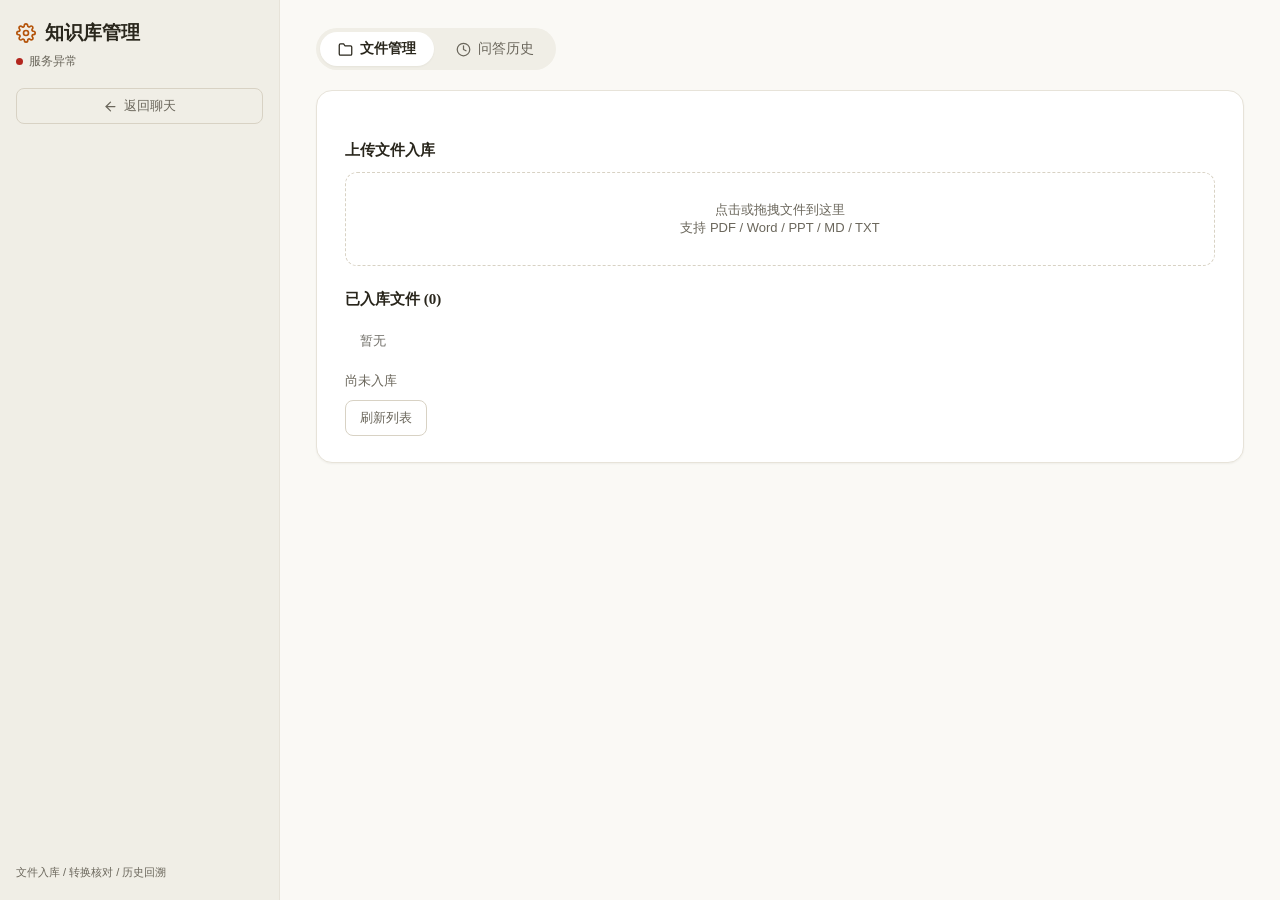
==== commit af7a23fa: "删除目录扫描入库 POST /upload/dir + 管理页对应 UI + 孤儿 CSS - 后端 app/api/upload.py:删除 @router.post("/dir") 整段及文件头"" ====
--- a/static/manage.html
+++ b/static/manage.html
@@ -33,12 +33,7 @@
       <div class="drop" id="drop">点击或拖拽文件到这里<br>支持 PDF / Word / PPT / MD / TXT</div>
       <input type="file" id="file" multiple hidden accept=".pdf,.docx,.pptx,.md,.markdown,.txt">
 
-      <h3>索引服务器目录</h3>
-      <div class="dir-row">
-        <input type="text" id="dirpath" placeholder="例如 data/ 或 /abs/path" value="data/">
-        <button class="btn ghost" id="btnDir">扫描并入库</button>
-      </div>
-
+      
       <h3>已入库文件 <span id="fileCount">(0)</span></h3>
       <ul class="file-list" id="fileList"><li class="empty">暂无</li></ul>
       <div class="stat" id="stats">尚未入库</div>
@@ -75,6 +70,30 @@
 
 <div class="toast" id="toast"></div>
 
+<!-- 重复上传提示模态:全重复场景弹出,用户点「我知道了」或右上角 X 才关闭 -->
+<div class="dup-overlay" id="dupOverlay">
+  <div class="dup-box" role="alertdialog" aria-labelledby="dupTitle">
+    <header>
+      <div class="dup-icon-circle">
+        <svg viewBox="0 0 24 24" fill="none" stroke="currentColor" stroke-width="2.2" stroke-linecap="round" stroke-linejoin="round"><circle cx="12" cy="12" r="10"/><line x1="12" y1="8" x2="12" y2="12"/><line x1="12" y1="16" x2="12.01" y2="16"/></svg>
+      </div>
+      <div class="dup-title-wrap">
+        <div class="dup-title" id="dupTitle">以下文件已上传,请勿重复上传</div>
+        <div class="dup-subtitle">请从选择中移除这些文件后重新上传。</div>
+      </div>
+      <button class="dup-close" id="dupClose" aria-label="关闭">
+        <svg viewBox="0 0 24 24" fill="none" stroke="currentColor" stroke-width="2" stroke-linecap="round"><path d="M18 6L6 18"/><path d="M6 6l12 12"/></svg>
+      </button>
+    </header>
+    <div class="dup-body">
+      <ul class="dup-files" id="dupFiles"></ul>
+    </div>
+    <footer>
+      <button class="btn" id="dupOk">我知道了</button>
+    </footer>
+  </div>
+</div>
+
 <script src="/static/app.js"></script>
 <script>
 const $ = id => document.getElementById(id);
@@ -85,6 +104,56 @@
   document.querySelectorAll(".panel").forEach(p =>
     p.classList.toggle("active", p.id === "panel-" + t.dataset.tab));
   if (t.dataset.tab === "history") refreshHistSessions();
+});
+
+// ---------- Loading 遮罩(复用 DOM,首次创建后只切显隐) ----------
+function showLoading(items) {
+  // 入参兼容 FileList / 字符串数组 / 单个字符串,统一抽 name
+  const names = (items || []).map(it => (it && it.name) || String(it));
+  let mask = document.getElementById("loadingMask");
+  if (!mask) {
+    mask = document.createElement("div");
+    mask.id = "loadingMask";
+    mask.className = "loading-mask";
+    mask.innerHTML = `
+      <div class="loading-card">
+        <div class="loading-spinner"></div>
+        <div class="loading-text">正在入库,请稍候…</div>
+        <ul class="loading-files" id="loadingFiles"></ul>
+      </div>`;
+    document.body.appendChild(mask);
+  }
+  const ul = mask.querySelector("#loadingFiles");
+  // 超过 8 个文件名折叠,避免遮罩过高
+  const shown = names.slice(0, 8);
+  const more = names.length > shown.length ? `<li>等 ${names.length} 个文件</li>` : "";
+  ul.innerHTML = shown.map(n => `<li title="${escapeHtml(n)}">${escapeHtml(n)}</li>`).join("") + more;
+  mask.classList.add("show");
+}
+
+function hideLoading() {
+  const mask = document.getElementById("loadingMask");
+  if (mask) mask.classList.remove("show");
+}
+
+// ---------- 重复上传提示模态:用户必须点"我知道了"才关闭 ----------
+function showDupModal(names) {
+  const ul = $("dupFiles");
+  ul.innerHTML = names.map(n => `<li title="${escapeHtml(n)}">${escapeHtml(n)}</li>`).join("");
+  $("dupOverlay").classList.add("show");
+}
+
+function hideDupModal() {
+  $("dupOverlay").classList.remove("show");
+}
+
+$("dupOk").onclick = hideDupModal;
+$("dupClose").onclick = hideDupModal;
+// 点遮罩空白处也允许关闭(非 destructive action,与 md-overlay 行为一致)
+$("dupOverlay").onclick = e => { if (e.target === e.currentTarget) hideDupModal(); };
+// ESC 键关闭(桌面端键盘交互)
+document.addEventListener("keydown", e => {
+  if (e.key === "Escape" && $("dupOverlay").classList.contains("show")) hideDupModal();
 });
 
 // ---------- 上传入库(自首页搬移) ----------
@@ -99,40 +168,44 @@
 };
 fileInput.onchange = e => { if (e.target.files.length) uploadFiles(e.target.files); };
 
+// 前端预检:用户选了文件后,先查已入库列表,任何命中就直接弹模态拦截。
+// 不发起入库请求,避免后端空跑 + Loading 闪现 + 用户等待十几秒白传。
+async function precheckAndFilter(fileArr) {
+  const r = await fetch("/upload/files");
+  if (!r.ok) throw new Error("无法获取已入库文件列表,请刷新页面重试");
+  const data = await r.json();
+  const existing = new Set((data.files || []).map(f => f.name));
+  const dupNames = fileArr.map(f => f.name).filter(n => existing.has(n));
+  return dupNames;
+}
+
 async function uploadFiles(files) {
-  const fd = new FormData();
-  for (const f of files) fd.append("files", f);
-  showToast("上传并入库中...");
-  try {
-    const r = await fetch("/upload/files", { method: "POST", body: fd });
-    const data = await r.json();
-    if (!r.ok) throw new Error(data.detail || "上传失败");
-    const skip = (data.skipped_files || []).length;
-    showToast(skip > 0
-      ? `新入库 ${data.chunks_ingested} 个片段,跳过 ${skip} 个重复文件`
-      : `入库 ${data.chunks_ingested} 个片段,共 ${data.total_entities} 条`);
-    refreshFiles();
-  } catch (e) { showToast(e.message, true); }
-}
-
-$("btnDir").onclick = async () => {
-  const path = $("dirpath").value.trim();
-  if (!path) return showToast("请填路径", true);
-  showToast("扫描目录并入库...");
-  try {
-    const r = await fetch("/upload/dir", {
-      method: "POST", headers: { "Content-Type": "application/json" },
-      body: JSON.stringify({ path }),
-    });
-    const data = await r.json();
-    if (!r.ok) throw new Error(data.detail || "失败");
-    const skip = (data.skipped_files || []).length;
-    showToast(skip > 0
-      ? `新入库 ${data.chunks_ingested} 个片段,跳过 ${skip} 个已存在文件`
-      : `从 ${data.ingested_from} 入库 ${data.chunks_ingested} 个片段`);
-    refreshFiles();
-  } catch (e) { showToast(e.message, true); }
-};
+  const fileArr = Array.from(files);
+  try {
+    // 前端预检 + 拦截:有任何已上传文件,直接弹模态,不发请求
+    const dupNames = await precheckAndFilter(fileArr);
+    if (dupNames.length > 0) {
+      showDupModal(dupNames);
+      return;
+    }
+    // 全部新增 → 正常上传
+    showLoading(fileArr);
+    try {
+      const fd = new FormData();
+      for (const f of fileArr) fd.append("files", f);
+      const r = await fetch("/upload/files", { method: "POST", body: fd });
+      const data = await r.json();
+      if (!r.ok) throw new Error(data.detail || "上传失败");
+      showToast(`✓ 入库 ${data.chunks_ingested} 个片段,共 ${data.total_entities} 条`);
+      refreshFiles();
+    } finally {
+      hideLoading();
+    }
+  } catch (e) {
+    showToast(`✗ 上传失败:${e.message}`, "err");
+  }
+}
+
 
 // ---------- 已入库文件列表(name/chunks/has_converted) ----------
 async function refreshFiles() {
@@ -153,7 +226,8 @@
       li.innerHTML =
         `<span class="name" title="${escapeHtml(f.name)}">${SVG.file}<span class="n-text">${escapeHtml(f.name)}</span></span>` +
         `<span class="chunks">${f.chunks}</span>` +
-        (f.has_converted ? `<span class="view-md" data-name="${escapeHtml(f.name)}">查看转换MD</span>` : "");
+        (f.has_converted ? `<span class="view-md" data-name="${escapeHtml(f.name)}">查看转换MD</span>` : "") +
+        `<span class="del-file" data-name="${escapeHtml(f.name)}" title="删除该文件">${SVG.trash}</span>`;
       ul.appendChild(li);
     }
   } catch (e) { /* ignore */ }
@@ -173,6 +247,20 @@
 }
 
 $("fileList").onclick = async e => {
+  // 删除按钮优先(与 .view-md 互斥)
+  const delEl = e.target.closest(".del-file");
+  if (delEl) {
+    const name = delEl.dataset.name;
+    if (!confirm(`删除「${name}」?将移除其全部向量与转换产物,不可恢复`)) return;
+    try {
+      const r = await fetch(`/upload/files/${encodeURIComponent(name)}`, { method: "DELETE" });
+      const d = await r.json();
+      if (!r.ok) throw new Error(d.detail || "删除失败");
+      showToast(`已删除 ${name}(移除 ${d.chunks_removed} 条向量)`);
+      refreshFiles();
+    } catch (err) { showToast(err.message, true); }
+    return;
+  }
   const el = e.target.closest(".view-md");
   if (!el) return;
   try {
@@ -250,12 +338,11 @@
           html += `<div class="a">${renderChatImages(escapeHtml(a.content))}</div>`;
           if (a.sources && a.sources.length) {
             let src = `<b class="src-title">${SVG.clip}参考来源</b>`;
-            for (const s of a.sources) {
-              src += `<div class="src">[#${s.index}] <b>${escapeHtml(s.source)}</b> ` +
-                     `<span class="src-score">score=${s.score}</span><br>` +
-                     `<span class="src-snippet">${escapeHtml(String(s.content).slice(0, 200))}…</span></div>`;
-            }
-            html += `<details><summary>展开来源与详情</summary><div class="sources">${src}</div>${metaHtml(a.meta)}</details>`;
+            for (const s of a.sources) src += srcItemHtml(s);
+            html += `<details><summary>展开来源与详情</summary>${lowConfidenceHtml(a.meta)}<div class="sources">${src}</div>${metaHtml(a.meta)}</details>`;
+          } else {
+            const notice = lowConfidenceHtml(a.meta);
+            if (notice) html += notice;
           }
           i++;
         }
--- a/static/style.css
+++ b/static/style.css
@@ -19,6 +19,8 @@
   --notice-bg: #FFF7E8;      /* MinerU 提示暖底 */
   --notice-border: #F0D9A8;
   --notice-text: #7A4E10;
+  --warn-bg: #FBE4B5;         /* 警告态 toast 底(如"全重复上传"友情提示) */
+  --warn-text: #6B3D08;
   /* 圆角 */
   --radius-sm: 8px;
   --radius-md: 12px;
@@ -129,6 +131,19 @@
 details summary { cursor: pointer; color: var(--accent); font-size: 12.5px;
                   margin-top: 8px; user-select: none; }
 details summary:hover { color: var(--accent-hover); }
+
+/* 低置信度友情提示:复用管理页 .notice 的暖色令牌(#7A4E10 on #FFF7E8 已验证 ≥4.5:1) */
+.conf-notice { display: flex; align-items: flex-start; gap: 6px; margin-top: 10px;
+              background: var(--notice-bg); border: 1px solid var(--notice-border);
+              color: var(--notice-text); border-radius: var(--radius-sm);
+              padding: 8px 12px; font-size: 12.5px; line-height: 1.5; }
+.conf-notice .ic { color: var(--notice-text); margin-top: 2px; }
+
+/* 流式答案:占位"检索中…"闪烁,首个 delta 到达即移除 streaming 类 */
+.stream-text { min-height: 1em; }
+.stream-text.streaming { color: var(--text-secondary); animation: pulse 1.2s ease-in-out infinite; }
+@keyframes pulse { 0%, 100% { opacity: .45; } 50% { opacity: 1; } }
+.stream-error { color: var(--danger); }
 
 /* 空状态问候(#chat 的兄弟节点,#main.empty 时顶替 #chat 展示;
    不放进 #chat 内部 —— switchSession() 会 innerHTML="" 清空它) */
@@ -190,9 +205,6 @@
 .drop:hover, .drop.drag { background: var(--accent-soft); border-color: var(--accent);
                           color: var(--text); }
 
-/* 目录入库输入行 */
-.dir-row { display: flex; gap: 10px; }
-.dir-row input[type=text] { flex: 1; }
 
 /* 已入库文件列表:白/米底卡片行 */
 .file-list { list-style: none; font-size: 13px; }
@@ -209,6 +221,11 @@
 .file-list .view-md { color: var(--accent); cursor: pointer; flex-shrink: 0;
                       margin-left: 10px; font-size: 12px; }
 .file-list .view-md:hover { color: var(--accent-hover); text-decoration: underline; }
+/* 删除按钮:默认次级色,hover 变 danger(对齐 .session-list .del 先例) */
+.file-list .del-file { color: var(--text-secondary); cursor: pointer; flex-shrink: 0;
+                       margin-left: 10px; }
+.file-list .del-file .ic { width: 14px; height: 14px; }
+.file-list .del-file:hover { color: var(--danger); }
 .file-list .empty { opacity: .65; background: transparent; border-color: transparent; }
 
 .stat { font-size: 12.5px; color: var(--text-secondary); margin-top: 12px; }
@@ -251,10 +268,72 @@
                          margin: 12px auto; border-radius: var(--radius-sm);
                          box-shadow: var(--shadow-sm); }
 
+/* ========== 9.1 重复上传提示模态 ========== */
+/* 沿用 .md-overlay 视觉约定:全屏遮罩 + 居中白底卡片;z-index 高于 loading-mask。 */
+.dup-overlay { display: none; position: fixed; inset: 0; background: rgba(41, 38, 28, .45);
+               z-index: 110; align-items: center; justify-content: center; }
+.dup-overlay.show { display: flex; }
+.dup-box { background: var(--surface); width: min(440px, 92vw);
+           border-radius: var(--radius-lg); box-shadow: var(--shadow-md);
+           display: flex; flex-direction: column; overflow: hidden; }
+/* 标题区:左侧暖色圆形背景图标 + 标题文字,右上角关闭 X */
+.dup-box header { padding: 18px 22px 14px; display: flex; align-items: flex-start;
+                  gap: 14px; position: relative; }
+.dup-icon-circle { width: 38px; height: 38px; border-radius: 50%;
+                   background: var(--warn-bg); color: var(--warn-text);
+                   display: grid; place-items: center; flex-shrink: 0; }
+.dup-icon-circle svg { width: 20px; height: 20px; }
+.dup-title-wrap { flex: 1; min-width: 0; padding-top: 3px; }
+.dup-title { font-size: 15.5px; font-weight: 600; color: var(--text);
+             line-height: 1.35; }
+.dup-subtitle { font-size: 12.5px; color: var(--text-secondary);
+                margin-top: 4px; line-height: 1.4; }
+.dup-close { position: absolute; top: 12px; right: 12px; width: 28px; height: 28px;
+             border: 0; background: transparent; color: var(--text-secondary);
+             cursor: pointer; border-radius: var(--radius-sm);
+             display: grid; place-items: center; }
+.dup-close:hover { background: var(--surface-hover); color: var(--text); }
+.dup-close svg { width: 16px; height: 16px; }
+/* 文件名列表:chip 风格(浅暖底胶囊),最多两列 flex wrap */
+.dup-box .dup-body { padding: 4px 22px 18px; max-height: 50vh; overflow: auto; }
+.dup-files { list-style: none; display: flex; flex-wrap: wrap; gap: 7px; }
+.dup-files li { background: var(--bg); color: var(--text); font-size: 12.5px;
+                padding: 5px 11px; border-radius: var(--radius-full);
+                border: 1px solid var(--border); line-height: 1.4;
+                max-width: 100%; overflow: hidden; text-overflow: ellipsis;
+                white-space: nowrap; }
+.dup-box footer { padding: 12px 22px 16px; display: flex; justify-content: flex-end;
+                  border-top: 1px solid var(--border); }
+.dup-box footer .btn { padding: 9px 22px; font-size: 13.5px; }
+
 /* ========== 10. toast ========== */
+/* 三态:成功(默认深底)/ 警告(暖橙底)/ 错误(红底)。多行文件名列表自然折行,max-width 防溢出。 */
 .toast { position: fixed; right: 24px; top: 24px; padding: 11px 16px;
          background: var(--text); color: var(--bg); border-radius: var(--radius-md);
-         font-size: 13px; box-shadow: var(--shadow-md);
-         opacity: 0; transition: opacity .3s; pointer-events: none; z-index: 99; }
+         font-size: 13px; line-height: 1.5; box-shadow: var(--shadow-md);
+         opacity: 0; transition: opacity .3s; pointer-events: none; z-index: 99;
+         max-width: 380px; white-space: pre-line; word-break: break-word; }
 .toast.show { opacity: 1; }
+.toast.warn { background: var(--warn-bg); color: var(--warn-text); }
 .toast.err { background: var(--danger); color: #fff; }
+
+/* ========== 10.1 Loading 遮罩(管理页耗时入库时使用) ========== */
+.loading-mask { position: fixed; inset: 0; background: rgba(41, 38, 28, .42);
+                 display: none; align-items: center; justify-content: center;
+                 z-index: 100; pointer-events: auto; }
+.loading-mask.show { display: flex; }
+.loading-card { background: var(--surface); padding: 22px 28px;
+                border-radius: var(--radius-md); box-shadow: var(--shadow-md);
+                display: flex; flex-direction: column; align-items: center; gap: 14px;
+                max-width: 420px; min-width: 240px; }
+.loading-spinner { width: 30px; height: 30px; border-radius: 50%;
+                   border: 3px solid var(--border-strong);
+                   border-top-color: var(--accent);
+                   animation: loading-spin .8s linear infinite; }
+@keyframes loading-spin { to { transform: rotate(360deg); } }
+.loading-text { color: var(--text); font-size: 14px; text-align: center;
+                line-height: 1.5; word-break: break-word; }
+.loading-files { color: var(--text-secondary); font-size: 12.5px;
+                 list-style: none; text-align: left; max-width: 360px; }
+.loading-files li { padding: 2px 0;
+                    overflow: hidden; text-overflow: ellipsis; white-space: nowrap; }
